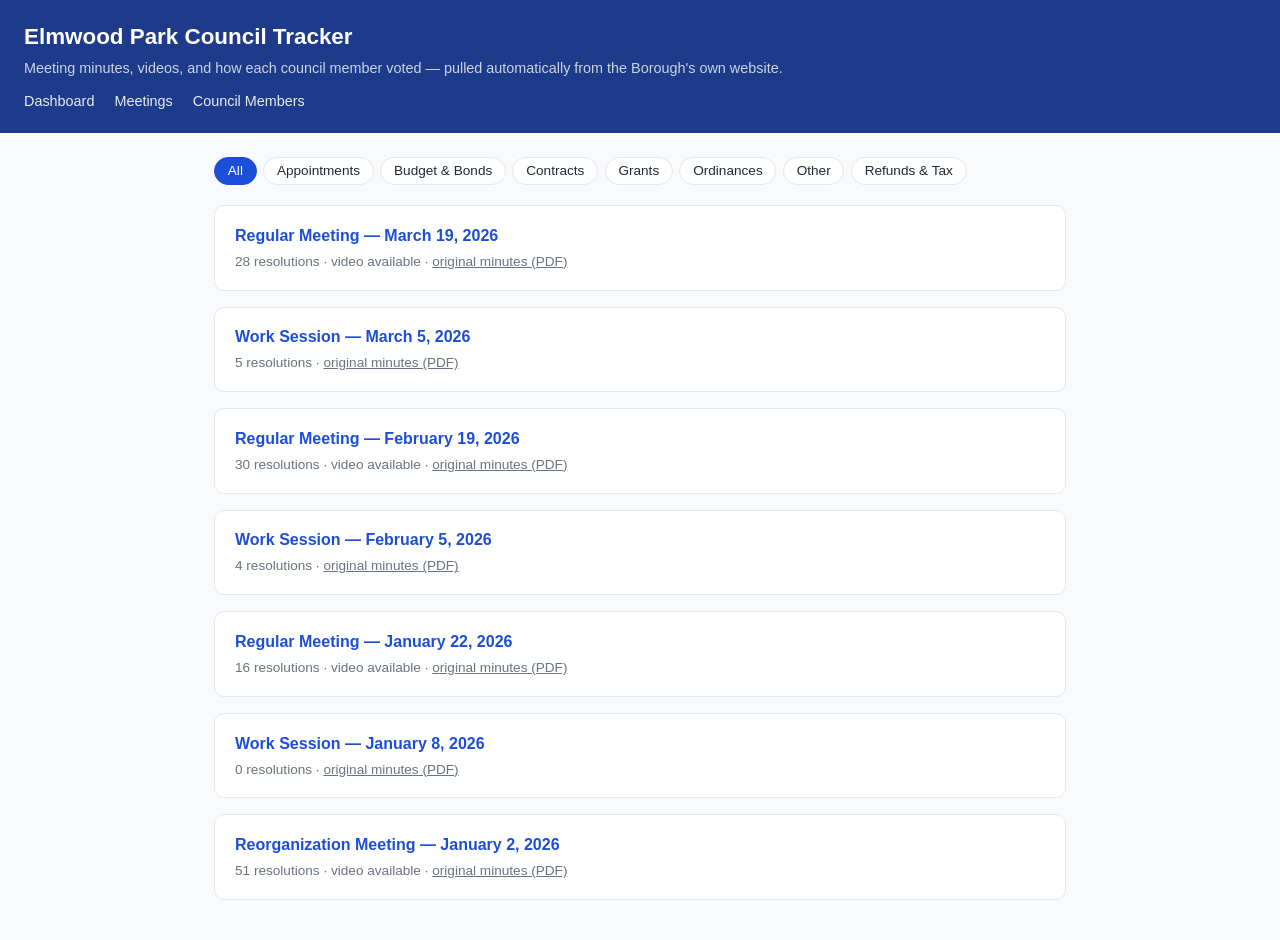
==== docs/index.html @ 3069d8bb "Add dashboard page with vote/category/timeline charts Gives an at-a-glance overview instead of click" ====
<!doctype html>
<html lang="en">
<head>
<meta charset="utf-8" />
<meta name="viewport" content="width=device-width, initial-scale=1" />
<title>Elmwood Park Council Tracker</title>
<link rel="stylesheet" href="style.css" />
</head>
<body>
<header class="site-header">
  <a href="index.html"><h1>Elmwood Park Council Tracker</h1></a>
  <p>Meeting minutes, videos, and how each council member voted — pulled automatically from the Borough's own website.</p>
  <nav class="site-nav">
    <a href="dashboard.html">Dashboard</a>
    <a href="index.html">Meetings</a>
    <a href="members.html">Council Members</a>
  </nav>
</header>
<main>
  <div class="filters" id="filters"></div>
  <div id="meetings"></div>
</main>

<script src="common.js"></script>
<script>
async function init() {
  const { meetings, resolutions } = await loadData();
  const container = document.getElementById("meetings");
  const filtersEl = document.getElementById("filters");

  const categories = [...new Set(resolutions.map((r) => r.category))].sort();
  let activeCategory = null;

  function render() {
    container.innerHTML = "";
    if (meetings.length === 0) {
      container.innerHTML = `<p class="empty-state">No meetings loaded yet — run the scraper to pull data from the Borough's website.</p>`;
      return;
    }
    for (const meeting of meetings) {
      const meetingResolutions = resolutions.filter((r) => r.meetingId === meeting.id);
      const visible = activeCategory
        ? meetingResolutions.filter((r) => r.category === activeCategory)
        : meetingResolutions;
      if (activeCategory && visible.length === 0) continue;

      const card = document.createElement("div");
      card.className = "card";
      card.innerHTML = `
        <a class="title-link" href="meeting.html?id=${encodeURIComponent(meeting.id)}">
          ${meeting.type} — ${formatDate(meeting.date)}
        </a>
        <div class="meta">
          ${meetingResolutions.length} resolution${meetingResolutions.length === 1 ? "" : "s"}
          ${meeting.videoUrl ? " · video available" : ""}
          · <a href="${meeting.minutesUrl}" target="_blank" rel="noopener">original minutes (PDF)</a>
        </div>
      `;
      container.appendChild(card);
    }
    if (container.innerHTML === "") {
      container.innerHTML = `<p class="empty-state">No meetings match that category yet.</p>`;
    }
  }

  filtersEl.innerHTML = `<button data-cat="" class="active">All</button>` +
    categories.map((c) => `<button data-cat="${c}">${c}</button>`).join("");
  filtersEl.querySelectorAll("button").forEach((btn) => {
    btn.addEventListener("click", () => {
      filtersEl.querySelectorAll("button").forEach((b) => b.classList.remove("active"));
      btn.classList.add("active");
      activeCategory = btn.dataset.cat || null;
      render();
    });
  });

  render();
}
init();
</script>
</body>
</html>
---- docs/style.css ----
:root {
  --blue: #1d4ed8;
  --blue-dark: #1e3a8a;
  --ink: #1f2937;
  --muted: #6b7280;
  --border: #e5e7eb;
  --bg: #f8fafc;
  --card: #ffffff;
  --aye: #15803d;
  --aye-bg: #dcfce7;
  --nay: #b91c1c;
  --nay-bg: #fee2e2;
  --abstain: #92400e;
  --abstain-bg: #fef3c7;
  --absent: #4b5563;
  --absent-bg: #e5e7eb;

  /* chart marks - status colors for vote outcomes, single hue for magnitude */
  --viz-good: #0ca30c;
  --viz-warning: #fab219;
  --viz-critical: #d03b3b;
  --viz-neutral: #9ca3af;
  --viz-seq: #1d4ed8;
  --viz-seq-light: #dbeafe;
  --viz-grid: #e1e0d9;
  --viz-text-muted: #898781;
}

* { box-sizing: border-box; }

body {
  margin: 0;
  font-family: -apple-system, BlinkMacSystemFont, "Segoe UI", Helvetica, Arial, sans-serif;
  background: var(--bg);
  color: var(--ink);
  line-height: 1.5;
}

header.site-header {
  background: var(--blue-dark);
  color: white;
  padding: 1.25rem 1.5rem;
}

header.site-header a {
  color: white;
  text-decoration: none;
}

header.site-header h1 {
  margin: 0 0 0.25rem 0;
  font-size: 1.4rem;
}

header.site-header p {
  margin: 0;
  color: #cbd5e1;
  font-size: 0.9rem;
}

nav.site-nav {
  margin-top: 0.75rem;
  display: flex;
  gap: 1.25rem;
}

nav.site-nav a {
  font-size: 0.9rem;
  opacity: 0.9;
}

nav.site-nav a:hover {
  opacity: 1;
  text-decoration: underline;
}

main {
  max-width: 900px;
  margin: 0 auto;
  padding: 1.5rem;
}

.card {
  background: var(--card);
  border: 1px solid var(--border);
  border-radius: 10px;
  padding: 1.1rem 1.25rem;
  margin-bottom: 1rem;
}

.card a.title-link {
  color: var(--blue);
  text-decoration: none;
  font-weight: 600;
}

.card a.title-link:hover {
  text-decoration: underline;
}

.meta {
  color: var(--muted);
  font-size: 0.85rem;
  margin-top: 0.25rem;
}

.meta a {
  color: var(--muted);
}

.tag {
  display: inline-block;
  font-size: 0.75rem;
  font-weight: 600;
  padding: 0.15rem 0.55rem;
  border-radius: 999px;
  background: #e0e7ff;
  color: var(--blue-dark);
  margin-right: 0.4rem;
}

.filters {
  display: flex;
  flex-wrap: wrap;
  gap: 0.4rem;
  margin-bottom: 1.25rem;
}

.filters button {
  border: 1px solid var(--border);
  background: white;
  color: var(--ink);
  padding: 0.35rem 0.8rem;
  border-radius: 999px;
  font-size: 0.85rem;
  cursor: pointer;
}

.filters button.active {
  background: var(--blue);
  border-color: var(--blue);
  color: white;
}

table.votes {
  width: 100%;
  border-collapse: collapse;
  margin-top: 0.75rem;
  font-size: 0.9rem;
}

table.votes th, table.votes td {
  text-align: left;
  padding: 0.4rem 0.5rem;
  border-bottom: 1px solid var(--border);
}

.vote-badge {
  display: inline-block;
  font-size: 0.78rem;
  font-weight: 700;
  padding: 0.1rem 0.55rem;
  border-radius: 6px;
}

.vote-Aye { color: var(--aye); background: var(--aye-bg); }
.vote-Nay { color: var(--nay); background: var(--nay-bg); }
.vote-Abstain { color: var(--abstain); background: var(--abstain-bg); }
.vote-Absent { color: var(--absent); background: var(--absent-bg); }

.stat-row {
  display: flex;
  gap: 0.75rem;
  margin: 1rem 0 1.5rem 0;
  flex-wrap: wrap;
}

.stat {
  background: var(--card);
  border: 1px solid var(--border);
  border-radius: 10px;
  padding: 0.75rem 1rem;
  min-width: 90px;
  text-align: center;
}

.stat .num {
  font-size: 1.4rem;
  font-weight: 700;
}

.stat .label {
  font-size: 0.78rem;
  color: var(--muted);
}

.video-embed {
  position: relative;
  width: 100%;
  padding-top: 56.25%;
  margin: 1rem 0;
  border-radius: 10px;
  overflow: hidden;
  background: black;
}

.video-embed iframe {
  position: absolute;
  top: 0; left: 0; width: 100%; height: 100%;
  border: 0;
}

.empty-state {
  color: var(--muted);
  font-style: italic;
  padding: 1rem 0;
}

.back-link {
  display: inline-block;
  margin-bottom: 1rem;
  color: var(--blue);
  text-decoration: none;
  font-size: 0.9rem;
}

.back-link:hover { text-decoration: underline; }

.member-grid {
  display: grid;
  grid-template-columns: repeat(auto-fill, minmax(180px, 1fr));
  gap: 0.75rem;
}

.member-grid a {
  display: block;
  background: var(--card);
  border: 1px solid var(--border);
  border-radius: 10px;
  padding: 0.9rem;
  text-decoration: none;
  color: var(--ink);
}

.member-grid a:hover {
  border-color: var(--blue);
}

.member-grid .role {
  color: var(--muted);
  font-size: 0.82rem;
}

/* ---- dashboard / charts ---- */

.kpi-row {
  display: grid;
  grid-template-columns: repeat(auto-fit, minmax(140px, 1fr));
  gap: 0.75rem;
  margin-bottom: 1.25rem;
}

.kpi-tile {
  background: var(--card);
  border: 1px solid var(--border);
  border-radius: 10px;
  padding: 1rem 1.1rem;
}

.kpi-tile .kpi-value {
  font-size: 1.9rem;
  font-weight: 700;
  line-height: 1.1;
}

.kpi-tile .kpi-label {
  color: var(--muted);
  font-size: 0.82rem;
  margin-top: 0.3rem;
}

.chart-card h3 {
  margin: 0 0 0.2rem 0;
}

.chart-card .chart-caption {
  color: var(--muted);
  font-size: 0.85rem;
  margin-bottom: 1rem;
}

.chart-legend {
  display: flex;
  flex-wrap: wrap;
  gap: 0.9rem;
  margin-bottom: 1rem;
  font-size: 0.82rem;
  color: var(--ink);
}

.chart-legend .swatch {
  display: inline-block;
  width: 10px;
  height: 10px;
  border-radius: 2px;
  margin-right: 0.35rem;
  vertical-align: middle;
}

/* horizontal stacked bar (per-member vote breakdown) */

.hbar-row {
  display: flex;
  align-items: center;
  gap: 0.75rem;
  margin-bottom: 0.65rem;
}

.hbar-row .hbar-label {
  width: 150px;
  flex-shrink: 0;
  font-size: 0.85rem;
  text-align: right;
}

.hbar-label a {
  color: var(--ink);
  text-decoration: none;
}

.hbar-label a:hover {
  color: var(--blue);
  text-decoration: underline;
}

.hbar-track {
  flex: 1;
  display: flex;
  height: 22px;
  border-radius: 0 4px 4px 0;
  overflow: hidden;
  background: var(--viz-grid);
}

.hbar-seg {
  height: 100%;
  box-sizing: border-box;
  border-right: 2px solid var(--card);
  cursor: pointer;
}

.hbar-seg:last-child {
  border-right: none;
}

.hbar-seg:focus-visible {
  outline: 2px solid var(--blue);
  outline-offset: -2px;
}

.hbar-total {
  width: 34px;
  flex-shrink: 0;
  font-size: 0.8rem;
  color: var(--muted);
}

/* vertical column chart (category / meeting magnitude) */

.vbar-chart {
  display: flex;
  align-items: flex-end;
  gap: 0.9rem;
  height: 200px;
  padding-top: 1.6rem; /* room for value-on-cap labels */
  overflow-x: auto;
}

.vbar-col {
  display: flex;
  flex-direction: column;
  align-items: center;
  min-width: 46px;
  height: 100%;
  justify-content: flex-end;
  flex: 1;
}

.vbar-value {
  font-size: 0.78rem;
  color: var(--ink);
  font-weight: 600;
  margin-bottom: 0.3rem;
  white-space: nowrap;
}

.vbar-bar {
  width: 28px;
  max-width: 60%;
  background: var(--viz-seq);
  border-radius: 4px 4px 0 0;
  cursor: pointer;
}

.vbar-bar:focus-visible {
  outline: 2px solid var(--blue-dark);
  outline-offset: 2px;
}

.vbar-tick {
  margin-top: 0.5rem;
  font-size: 0.72rem;
  color: var(--muted);
  text-align: center;
  max-width: 70px;
  line-height: 1.25;
}

/* tooltip */

#viz-tooltip {
  position: fixed;
  pointer-events: none;
  background: var(--ink);
  color: white;
  font-size: 0.78rem;
  padding: 0.4rem 0.6rem;
  border-radius: 6px;
  z-index: 50;
  display: none;
  max-width: 220px;
  line-height: 1.4;
}

#viz-tooltip .tt-value {
  font-weight: 700;
}

#viz-tooltip .tt-label {
  color: #d1d5db;
}

.table-toggle {
  background: none;
  border: 1px solid var(--border);
  border-radius: 6px;
  font-size: 0.78rem;
  padding: 0.25rem 0.6rem;
  cursor: pointer;
  color: var(--muted);
  margin-bottom: 0.75rem;
}

.table-toggle:hover {
  border-color: var(--blue);
  color: var(--blue);
}

table.viz-table {
  width: 100%;
  border-collapse: collapse;
  font-size: 0.85rem;
  margin-bottom: 0.75rem;
}

table.viz-table th, table.viz-table td {
  text-align: left;
  padding: 0.4rem 0.5rem;
  border-bottom: 1px solid var(--border);
}

table.viz-table th {
  color: var(--muted);
  font-weight: 600;
}

.hidden {
  display: none !important;
}
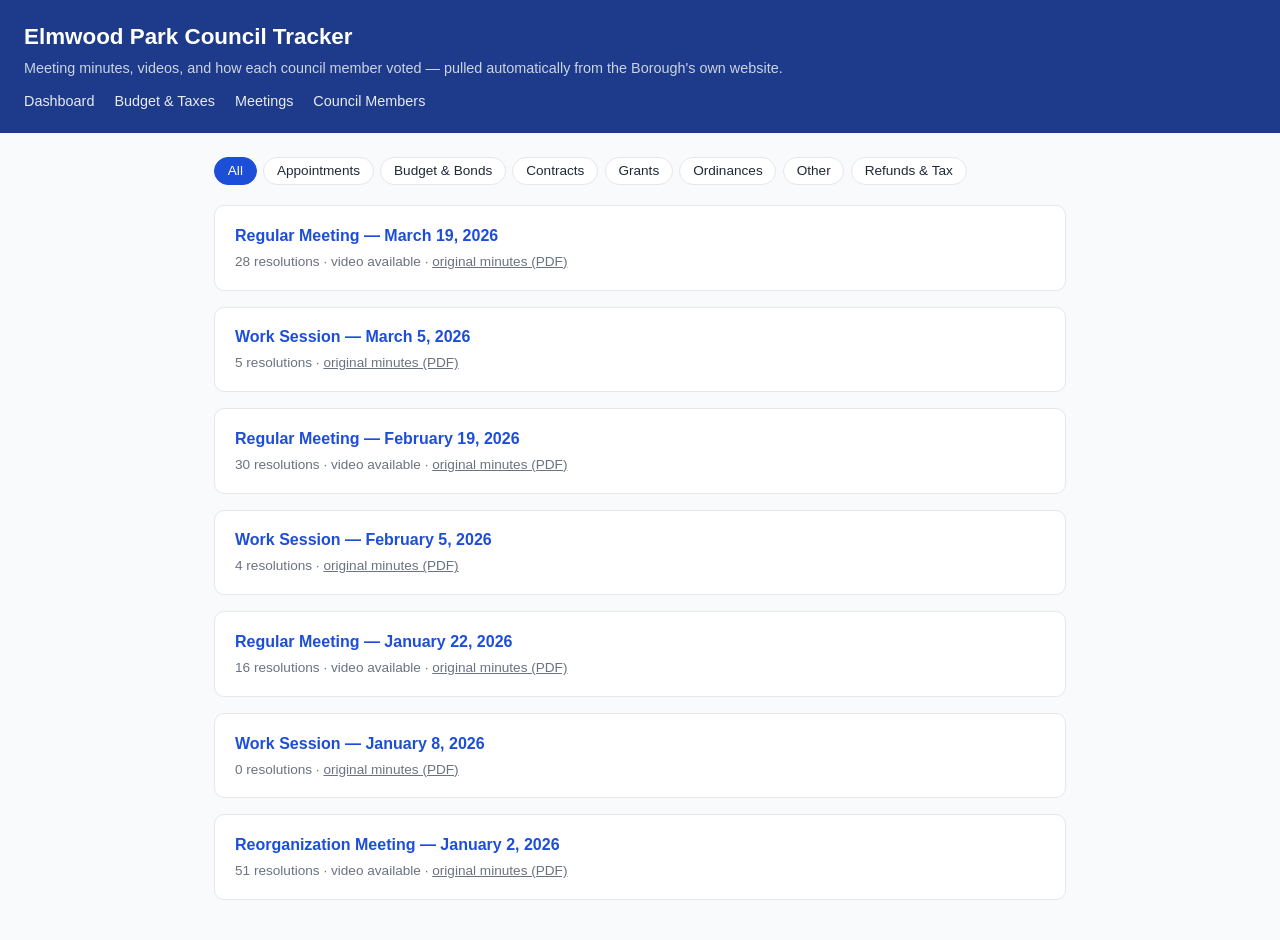
==== commit 98dd42a7: "Add Budget & Taxes dashboard New page breaking down where property tax dollars actually go (by entit" ====
--- a/docs/index.html
+++ b/docs/index.html
@@ -12,6 +12,7 @@
   <p>Meeting minutes, videos, and how each council member voted — pulled automatically from the Borough's own website.</p>
   <nav class="site-nav">
     <a href="dashboard.html">Dashboard</a>
+    <a href="budget.html">Budget & Taxes</a>
     <a href="index.html">Meetings</a>
     <a href="members.html">Council Members</a>
   </nav>
--- a/docs/style.css
+++ b/docs/style.css
@@ -104,6 +104,21 @@
   margin-top: 0.25rem;
 }
 
+.plain-summary {
+  font-size: 1.02rem;
+  font-weight: 600;
+  color: var(--ink);
+  margin: 0.55rem 0 0.3rem 0;
+  line-height: 1.4;
+}
+
+.legal-title {
+  font-size: 0.78rem;
+  color: var(--muted);
+  margin: 0 0 0.4rem 0;
+  font-style: italic;
+}
+
 .meta a {
   color: var(--muted);
 }
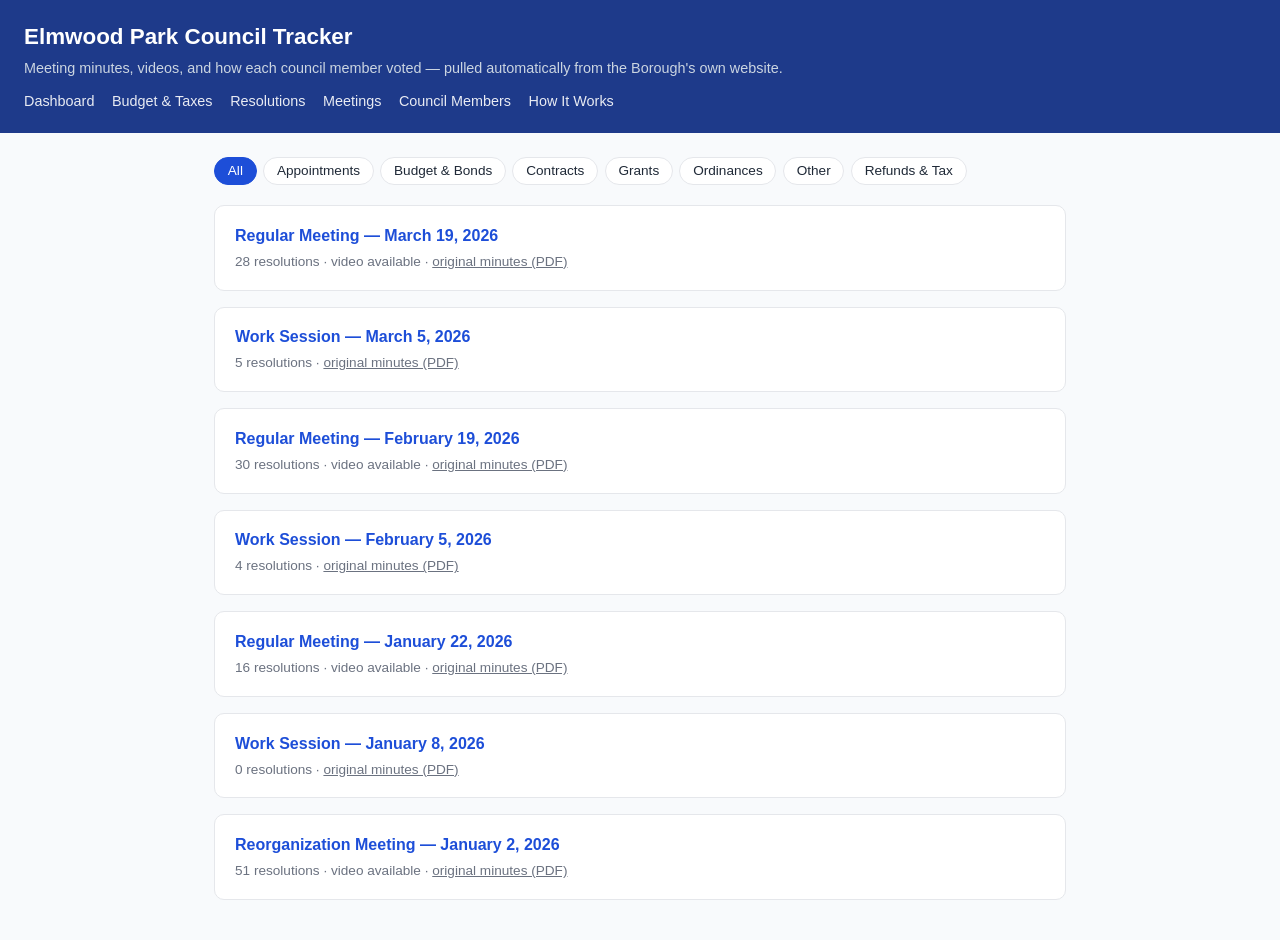
==== commit b9ebc064: "Add resolutions feed and "how meetings work" explainer pages - docs/resolutions.html: browsable, fil" ====
--- a/docs/index.html
+++ b/docs/index.html
@@ -13,8 +13,10 @@
   <nav class="site-nav">
     <a href="dashboard.html">Dashboard</a>
     <a href="budget.html">Budget & Taxes</a>
+    <a href="resolutions.html">Resolutions</a>
     <a href="index.html">Meetings</a>
     <a href="members.html">Council Members</a>
+    <a href="guide.html">How It Works</a>
   </nav>
 </header>
 <main>
--- a/docs/style.css
+++ b/docs/style.css
@@ -61,12 +61,15 @@
 nav.site-nav {
   margin-top: 0.75rem;
   display: flex;
-  gap: 1.25rem;
+  flex-wrap: wrap;
+  row-gap: 0.4rem;
+  column-gap: 1.1rem;
 }
 
 nav.site-nav a {
   font-size: 0.9rem;
   opacity: 0.9;
+  white-space: nowrap;
 }
 
 nav.site-nav a:hover {
@@ -492,3 +495,162 @@
 .hidden {
   display: none !important;
 }
+
+/* diverging bar (2025 -> 2026 category changes) */
+
+.diverging-row {
+  display: flex;
+  align-items: center;
+  gap: 0.6rem;
+  margin-bottom: 0.7rem;
+}
+
+.diverging-label {
+  width: 230px;
+  flex-shrink: 0;
+  font-size: 0.83rem;
+  text-align: right;
+  color: var(--ink);
+}
+
+.diverging-track {
+  flex: 1;
+  position: relative;
+  height: 22px;
+  background: var(--viz-grid);
+  border-radius: 4px;
+}
+
+.diverging-center-line {
+  position: absolute;
+  left: 50%;
+  top: -3px;
+  bottom: -3px;
+  width: 1px;
+  background: var(--muted);
+}
+
+.diverging-bar {
+  position: absolute;
+  top: 0;
+  height: 100%;
+  cursor: pointer;
+}
+
+.diverging-bar.increase {
+  left: 50%;
+  border-radius: 0 4px 4px 0;
+  background: var(--viz-critical);
+}
+
+.diverging-bar.decrease {
+  right: 50%;
+  border-radius: 4px 0 0 4px;
+  background: var(--viz-seq);
+}
+
+.diverging-value {
+  width: 100px;
+  flex-shrink: 0;
+  font-size: 0.8rem;
+  color: var(--muted);
+}
+
+.diverging-bar.flagged {
+  box-shadow: 0 0 0 2px var(--viz-warning) inset;
+}
+
+.flagged-value {
+  color: var(--viz-warning);
+  font-weight: 700;
+}
+
+/* multi-year trend row */
+
+.trend-grid {
+  display: grid;
+  grid-template-columns: repeat(auto-fit, minmax(260px, 1fr));
+  gap: 1rem;
+  margin-bottom: 0.5rem;
+}
+
+.vbar-chart.small {
+  height: 150px;
+}
+
+.coverage-note {
+  font-size: 0.76rem;
+  color: var(--viz-seq);
+  background: var(--viz-seq-light);
+  border-radius: 6px;
+  padding: 0.35rem 0.6rem;
+  margin: 0 0 0.5rem 0;
+  display: inline-block;
+}
+
+/* grouped bar chart (category x year) */
+
+.grouped-chart {
+  display: flex;
+  align-items: flex-end;
+  gap: 1.4rem;
+  height: 220px;
+  padding-top: 0.5rem;
+  overflow-x: auto;
+}
+
+.grouped-item {
+  display: flex;
+  flex-direction: column;
+  align-items: center;
+  height: 100%;
+  justify-content: flex-end;
+  min-width: 70px;
+  flex: 1;
+}
+
+.grouped-bars {
+  display: flex;
+  align-items: flex-end;
+  gap: 3px;
+  height: 100%;
+  width: 100%;
+  justify-content: center;
+}
+
+.grouped-bar {
+  width: 22px;
+  border-radius: 4px 4px 0 0;
+  cursor: pointer;
+}
+
+.grouped-bar:focus-visible {
+  outline: 2px solid var(--blue-dark);
+  outline-offset: 2px;
+}
+
+.grouped-label {
+  margin-top: 0.5rem;
+  font-size: 0.72rem;
+  color: var(--muted);
+  text-align: center;
+  line-height: 1.25;
+  max-width: 90px;
+}
+
+@media (max-width: 640px) {
+  .hbar-label {
+    width: 100px;
+    font-size: 0.78rem;
+  }
+  .diverging-label {
+    width: 130px;
+    font-size: 0.76rem;
+  }
+  .diverging-value {
+    width: 70px;
+  }
+  .kpi-row {
+    grid-template-columns: repeat(2, 1fr);
+  }
+}
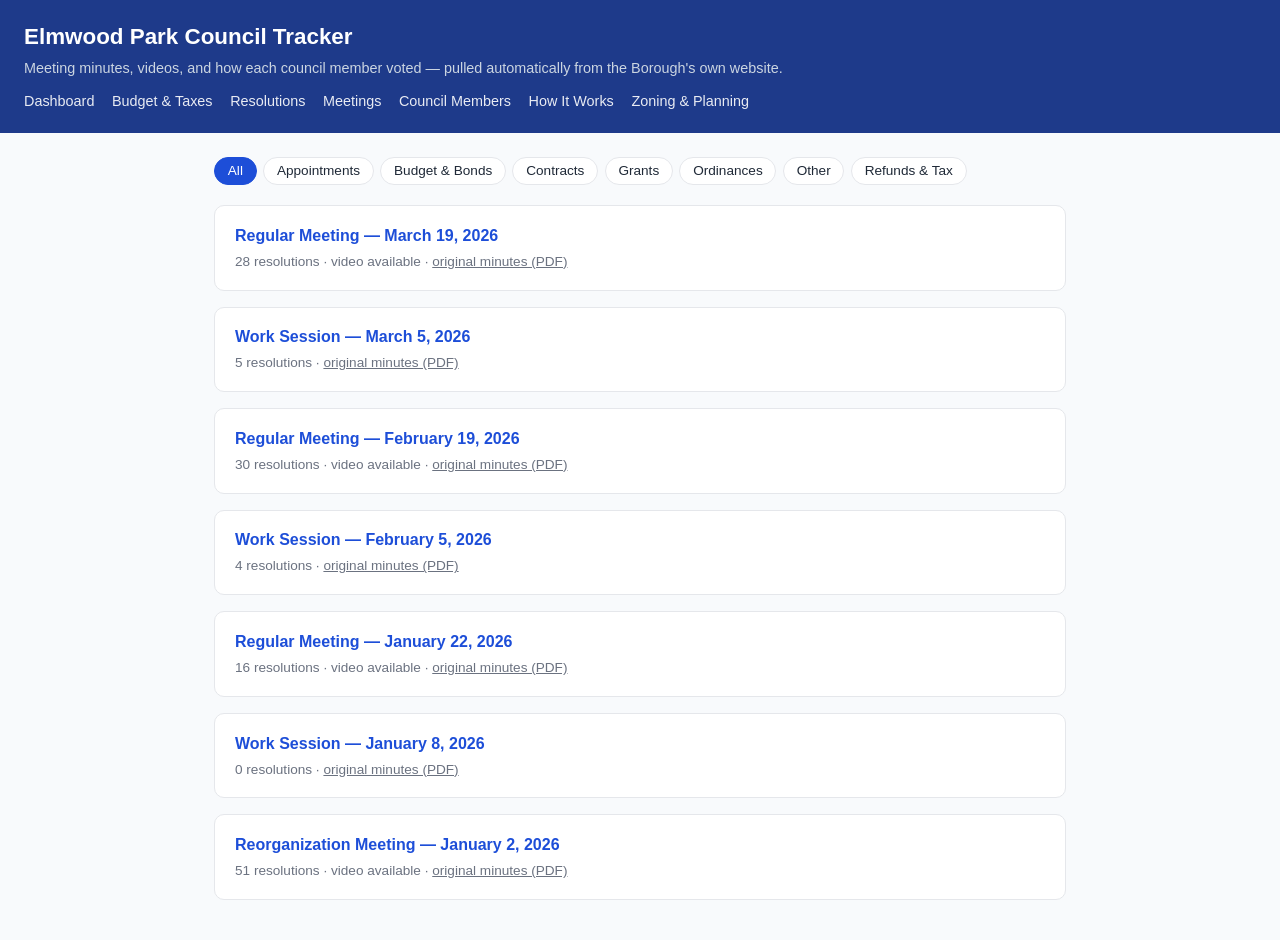
==== commit 89ad0c28: "Add Zoning & Planning board pilot page Small hand-read snapshot (not automated - these boards' minut" ====
--- a/docs/index.html
+++ b/docs/index.html
@@ -17,6 +17,7 @@
     <a href="index.html">Meetings</a>
     <a href="members.html">Council Members</a>
     <a href="guide.html">How It Works</a>
+    <a href="boards.html">Zoning & Planning</a>
   </nav>
 </header>
 <main>
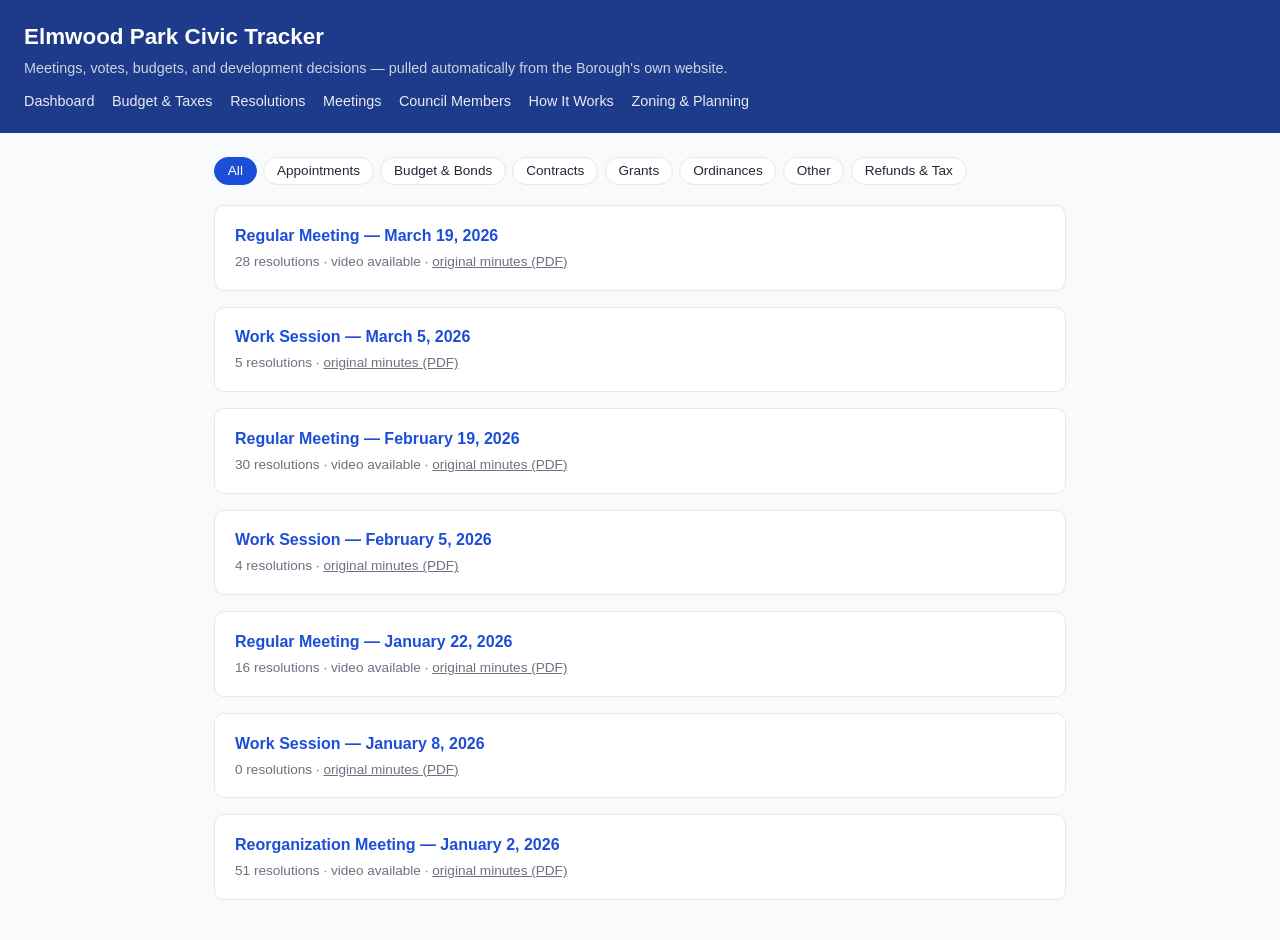
==== commit ef017b77: "Rename site to Elmwood Park Civic Tracker The site outgrew "Council Tracker" once budgets, taxes, an" ====
--- a/docs/index.html
+++ b/docs/index.html
@@ -3,13 +3,13 @@
 <head>
 <meta charset="utf-8" />
 <meta name="viewport" content="width=device-width, initial-scale=1" />
-<title>Elmwood Park Council Tracker</title>
+<title>Elmwood Park Civic Tracker</title>
 <link rel="stylesheet" href="style.css" />
 </head>
 <body>
 <header class="site-header">
-  <a href="index.html"><h1>Elmwood Park Council Tracker</h1></a>
-  <p>Meeting minutes, videos, and how each council member voted — pulled automatically from the Borough's own website.</p>
+  <a href="index.html"><h1>Elmwood Park Civic Tracker</h1></a>
+  <p>Meetings, votes, budgets, and development decisions — pulled automatically from the Borough's own website.</p>
   <nav class="site-nav">
     <a href="dashboard.html">Dashboard</a>
     <a href="budget.html">Budget & Taxes</a>
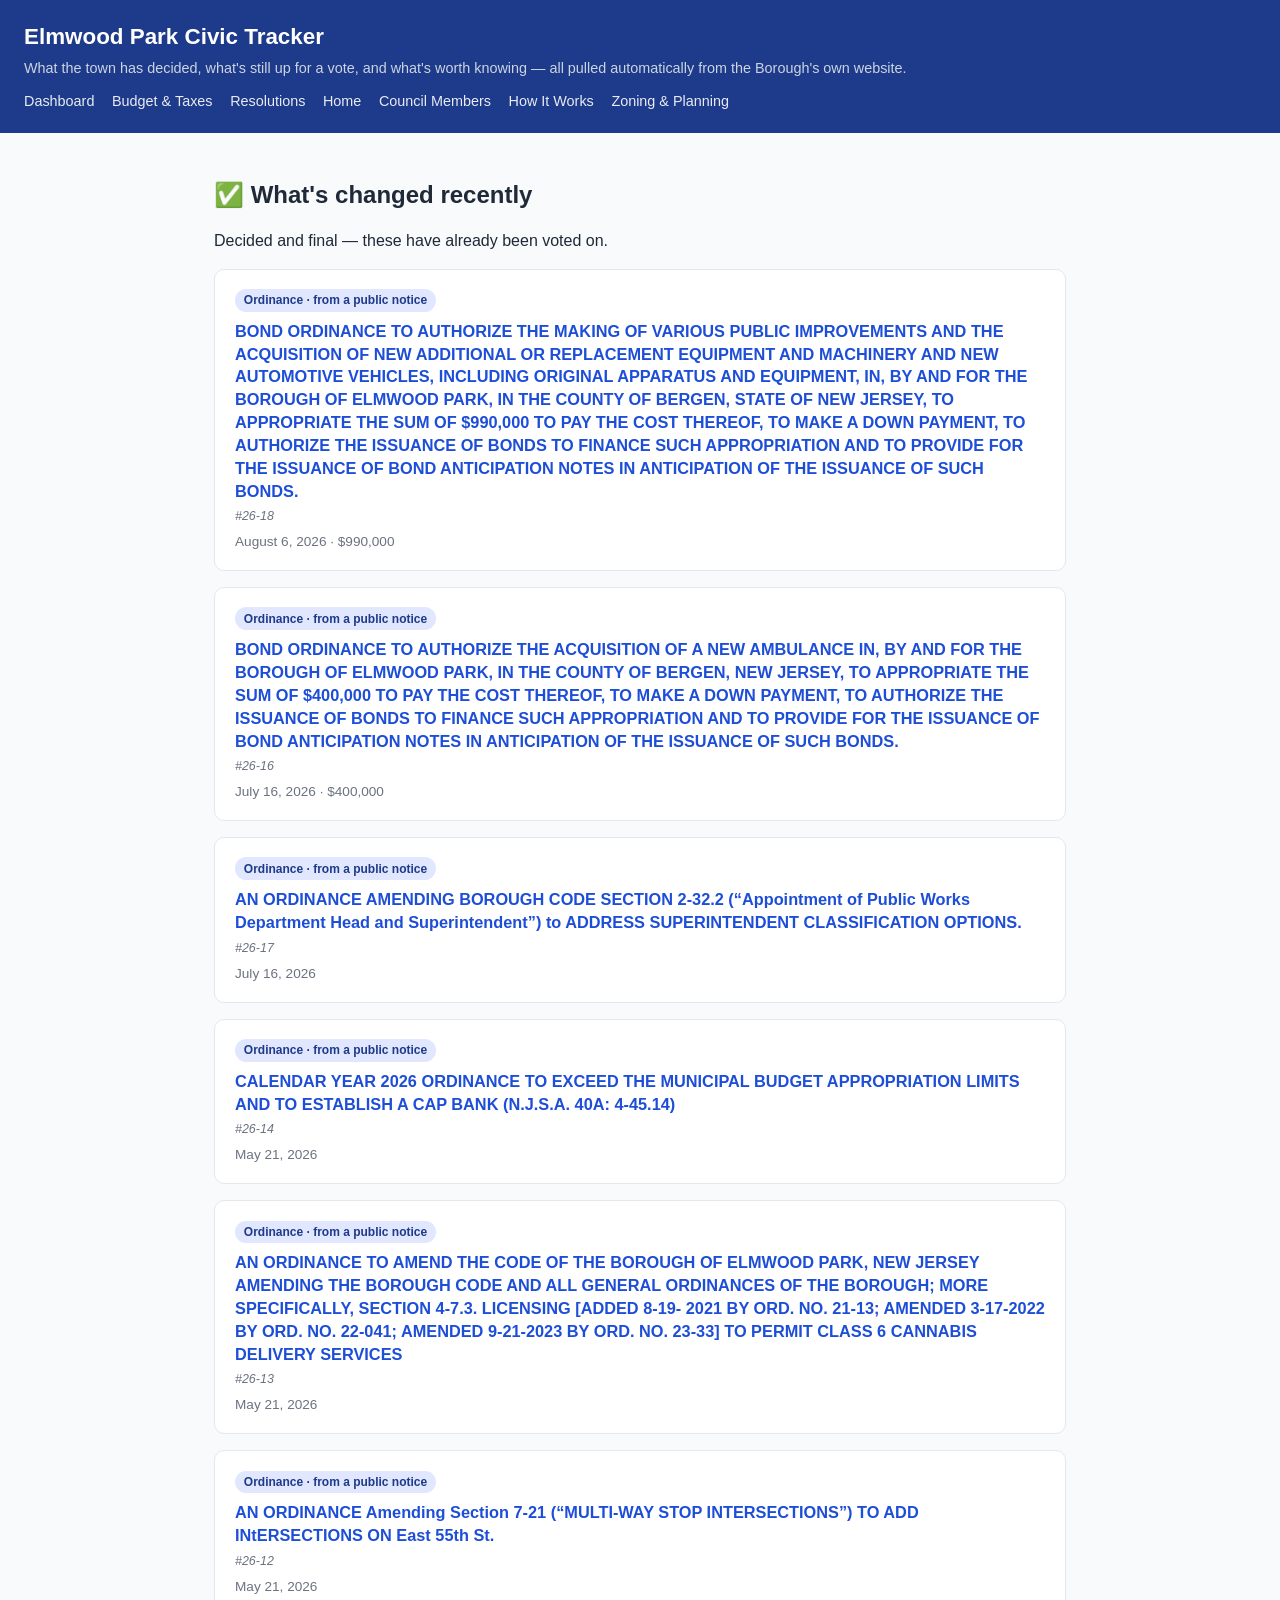
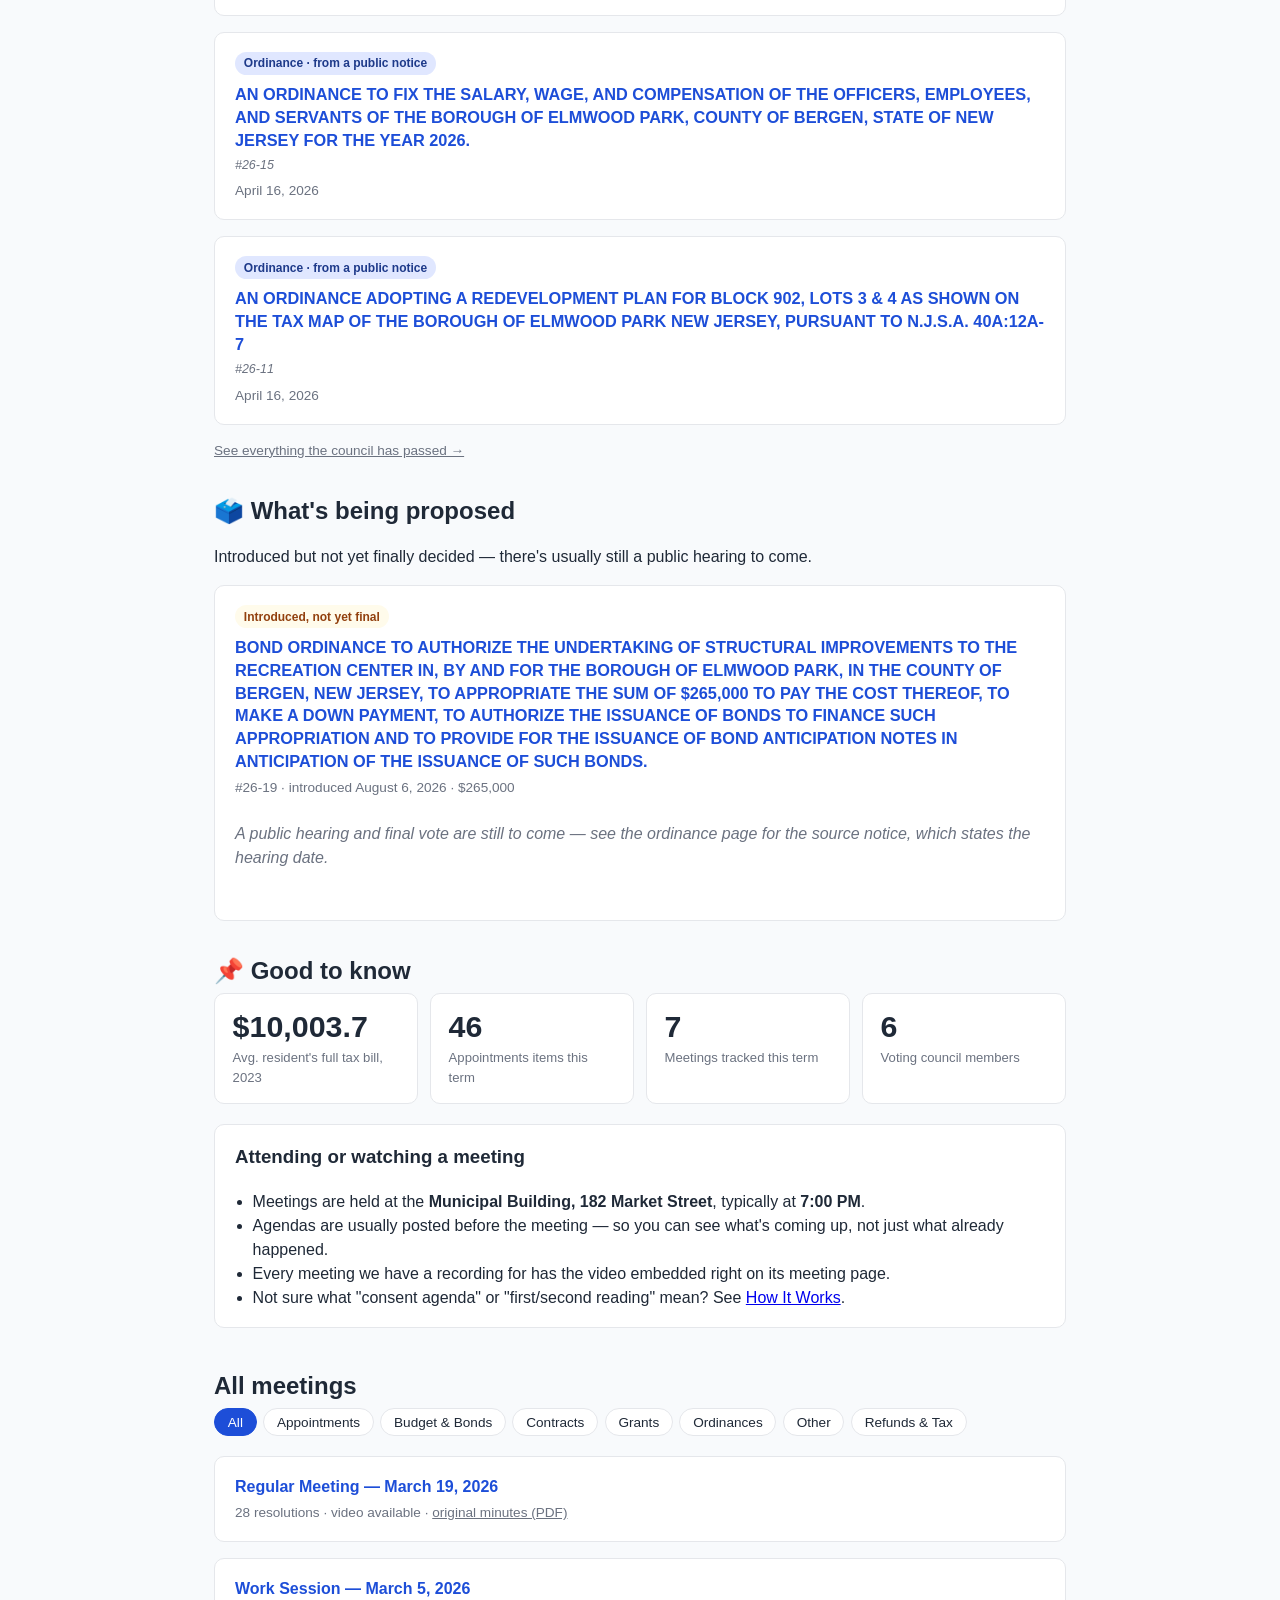
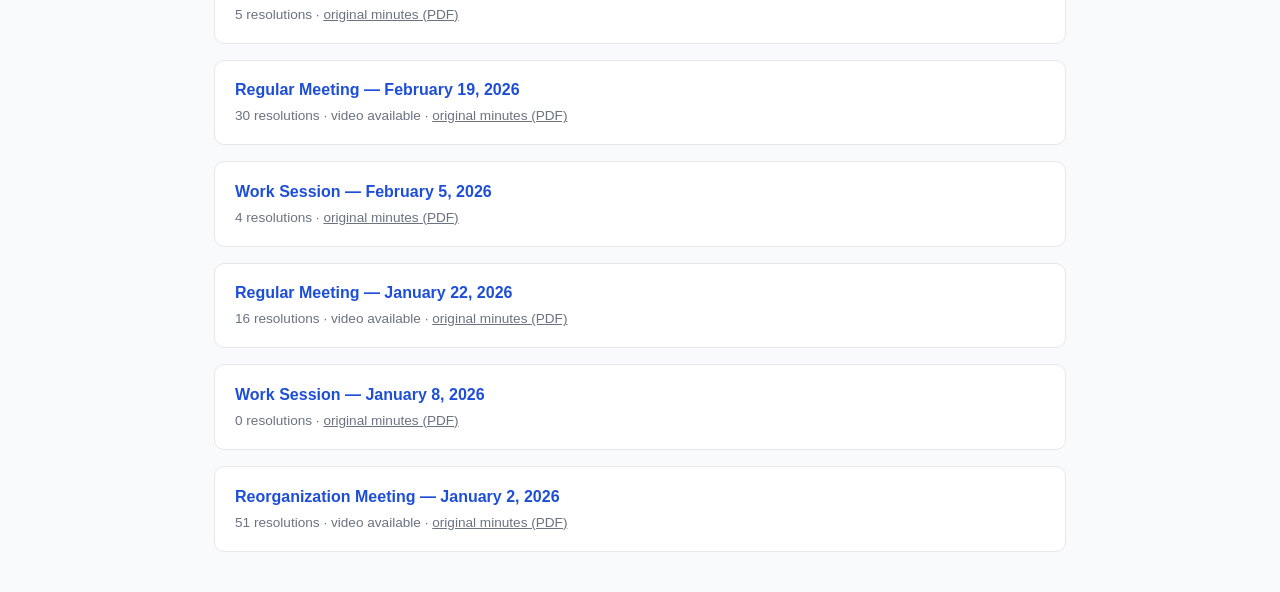
==== commit 986967de: "Redesign homepage around what changed / what's proposed / what to know The site had a lot of data sp" ====
--- a/docs/index.html
+++ b/docs/index.html
@@ -9,29 +9,194 @@
 <body>
 <header class="site-header">
   <a href="index.html"><h1>Elmwood Park Civic Tracker</h1></a>
-  <p>Meetings, votes, budgets, and development decisions — pulled automatically from the Borough's own website.</p>
+  <p>What the town has decided, what's still up for a vote, and what's worth knowing — all pulled automatically from the Borough's own website.</p>
   <nav class="site-nav">
     <a href="dashboard.html">Dashboard</a>
-    <a href="budget.html">Budget & Taxes</a>
+    <a href="budget.html">Budget &amp; Taxes</a>
     <a href="resolutions.html">Resolutions</a>
-    <a href="index.html">Meetings</a>
+    <a href="index.html">Home</a>
     <a href="members.html">Council Members</a>
     <a href="guide.html">How It Works</a>
-    <a href="boards.html">Zoning & Planning</a>
+    <a href="boards.html">Zoning &amp; Planning</a>
   </nav>
 </header>
 <main>
-  <div class="filters" id="filters"></div>
-  <div id="meetings"></div>
+  <section>
+    <h2 style="margin-bottom:0.25rem">✅ What's changed recently</h2>
+    <p class="chart-caption">Decided and final — these have already been voted on.</p>
+    <div id="changed-feed"></div>
+  </section>
+
+  <section style="margin-top:2rem">
+    <h2 style="margin-bottom:0.25rem">🗳️ What's being proposed</h2>
+    <p class="chart-caption">Introduced but not yet finally decided — there's usually still a public hearing to come.</p>
+    <div id="proposed-feed"></div>
+  </section>
+
+  <section style="margin-top:2rem">
+    <h2 style="margin-bottom:0.25rem">📌 Good to know</h2>
+    <div id="good-to-know" class="kpi-row"></div>
+    <div class="card" style="margin-top:1rem">
+      <h3 style="margin-top:0">Attending or watching a meeting</h3>
+      <ul style="margin:0.5rem 0 0 0; padding-left:1.1rem">
+        <li>Meetings are held at the <strong>Municipal Building, 182 Market Street</strong>, typically at <strong>7:00 PM</strong>.</li>
+        <li>Agendas are usually posted before the meeting — so you can see what's coming up, not just what already happened.</li>
+        <li>Every meeting we have a recording for has the video embedded right on its meeting page.</li>
+        <li>Not sure what "consent agenda" or "first/second reading" mean? See <a href="guide.html">How It Works</a>.</li>
+      </ul>
+    </div>
+  </section>
+
+  <section style="margin-top:2.5rem">
+    <h2 style="margin-bottom:0.25rem">All meetings</h2>
+    <div class="filters" id="filters"></div>
+    <div id="meetings"></div>
+  </section>
 </main>
 
 <script src="common.js"></script>
 <script>
+function itemCard({ tag, tagStyle, headline, headlineHref, sub, meta, note }) {
+  return `
+    <div class="card">
+      ${tag ? `<span class="tag"${tagStyle ? ` style="${tagStyle}"` : ""}>${tag}</span>` : ""}
+      <p class="plain-summary" style="margin-top:0.5rem">${headlineHref ? `<a class="title-link" href="${headlineHref}">${headline}</a>` : headline}</p>
+      ${sub ? `<p class="legal-title">${sub}</p>` : ""}
+      <div class="meta">${meta}</div>
+      ${note ? `<p class="empty-state" style="margin-top:0.5rem">${note}</p>` : ""}
+    </div>
+  `;
+}
+
 async function init() {
-  const { meetings, resolutions } = await loadData();
+  const { meetings, resolutions, members } = await loadData();
+  const notices = await fetch("data/notices.json").then((r) => (r.ok ? r.json() : { ordinanceNotices: [], budgetAuditNotices: [] }));
+  const budgets = await fetch("data/budgets.json").then((r) => (r.ok ? r.json() : null));
+
+  const meetingByIdMap = {};
+  meetings.forEach((m) => (meetingByIdMap[m.id] = m));
+
+  // ---- combine minutes-based + notice-based ordinance stages ----
+  const ordinanceStages = {}; // "26-16|Second Reading / Final Passage" -> record
+  resolutions.forEach((r) => {
+    if (r.ordinanceNumber) {
+      ordinanceStages[r.ordinanceNumber + "|" + r.readingStage] = {
+        ordinanceNumber: r.ordinanceNumber,
+        readingStage: r.readingStage,
+        title: r.title,
+        plainSummary: r.plainSummary,
+        date: meetingByIdMap[r.meetingId]?.date,
+        href: `meeting.html?id=${encodeURIComponent(r.meetingId)}`,
+        source: "minutes",
+      };
+    }
+  });
+  (notices.ordinanceNotices || []).forEach((n) => {
+    const key = n.ordinanceNumber + "|" + n.readingStage;
+    if (ordinanceStages[key]) return; // prefer the minutes-based version
+    ordinanceStages[key] = {
+      ordinanceNumber: n.ordinanceNumber,
+      readingStage: n.readingStage,
+      title: n.title,
+      plainSummary: null,
+      date: n.date,
+      amount: n.amount,
+      href: `ordinance.html?number=${encodeURIComponent(n.ordinanceNumber)}`,
+      source: "notice",
+    };
+  });
+  const allStages = Object.values(ordinanceStages);
+
+  // ---- "what's changed" feed: finalized ordinances + all regular resolutions ----
+  const finalizedOrdinances = allStages.filter((s) => s.readingStage === "Second Reading / Final Passage");
+  const regularResolutions = resolutions.filter((r) => !r.ordinanceNumber);
+  const changedItems = [
+    ...finalizedOrdinances.map((s) => ({
+      date: s.date,
+      html: itemCard({
+        tag: "Ordinance" + (s.source === "notice" ? " · from a public notice" : ""),
+        headline: s.plainSummary || s.title,
+        headlineHref: `ordinance.html?number=${encodeURIComponent(s.ordinanceNumber)}`,
+        sub: s.plainSummary ? `#${s.ordinanceNumber} — ${s.title}` : `#${s.ordinanceNumber}`,
+        meta: `${formatDate(s.date)}${s.amount ? " · $" + s.amount.toLocaleString("en-US") : ""}`,
+      }),
+    })),
+    ...regularResolutions.map((r) => {
+      const m = meetingByIdMap[r.meetingId];
+      return {
+        date: m?.date,
+        html: itemCard({
+          tag: r.category,
+          headline: r.plainSummary || r.title,
+          headlineHref: `meeting.html?id=${encodeURIComponent(r.meetingId)}`,
+          sub: r.plainSummary ? `${r.number} — ${r.title}` : null,
+          meta: m ? `${formatDate(m.date)} · ${m.type}` : "",
+        }),
+      };
+    }),
+  ]
+    .filter((i) => i.date)
+    .sort((a, b) => b.date.localeCompare(a.date))
+    .slice(0, 8);
+
+  document.getElementById("changed-feed").innerHTML =
+    changedItems.length > 0
+      ? changedItems.map((i) => i.html).join("") + `<p class="meta"><a href="resolutions.html">See everything the council has passed &rarr;</a></p>`
+      : `<p class="empty-state">Nothing recorded yet.</p>`;
+
+  // ---- "what's being proposed" feed: First Reading with no Second Reading yet ----
+  const stagesByOrdinance = {};
+  allStages.forEach((s) => {
+    stagesByOrdinance[s.ordinanceNumber] = stagesByOrdinance[s.ordinanceNumber] || new Set();
+    stagesByOrdinance[s.ordinanceNumber].add(s.readingStage);
+  });
+  const pendingOrdinanceNumbers = Object.keys(stagesByOrdinance).filter(
+    (num) => stagesByOrdinance[num].has("First Reading") && !stagesByOrdinance[num].has("Second Reading / Final Passage")
+  );
+  const pendingItems = pendingOrdinanceNumbers
+    .map((num) => allStages.find((s) => s.ordinanceNumber === num && s.readingStage === "First Reading"))
+    .filter(Boolean)
+    .sort((a, b) => (b.date || "").localeCompare(a.date || ""));
+
+  document.getElementById("proposed-feed").innerHTML =
+    pendingItems.length > 0
+      ? pendingItems
+          .map((s) =>
+            itemCard({
+              tag: "Introduced, not yet final",
+              tagStyle: "background:#fffbeb;color:#92400e",
+              headline: s.title,
+              headlineHref: `ordinance.html?number=${encodeURIComponent(s.ordinanceNumber)}`,
+              meta: `#${s.ordinanceNumber} · introduced ${formatDate(s.date)}${s.amount ? " · $" + s.amount.toLocaleString("en-US") : ""}`,
+              note: "A public hearing and final vote are still to come — see the ordinance page for the source notice, which states the hearing date.",
+            })
+          )
+          .join("")
+      : `<p class="empty-state">Nothing currently pending a final vote.</p>`;
+
+  // ---- good to know: quick facts ----
+  const facts = [];
+  if (budgets?.latestBreakdown) {
+    facts.push({ value: "$" + budgets.latestBreakdown.totalAvgResidentialImpact.toLocaleString("en-US"), label: `Avg. resident's full tax bill, ${budgets.latestBreakdown.year}` });
+  }
+  const catCounts = {};
+  resolutions.forEach((r) => (catCounts[r.category] = (catCounts[r.category] || 0) + 1));
+  const topCat = Object.entries(catCounts).sort((a, b) => b[1] - a[1])[0];
+  if (topCat) facts.push({ value: topCat[1], label: `${topCat[0]} items this term` });
+  facts.push({ value: meetings.length, label: "Meetings tracked this term" });
+  facts.push({ value: members.filter((m) => m.votes !== false).length, label: "Voting council members" });
+
+  const goodToKnow = document.getElementById("good-to-know");
+  facts.forEach((f) => {
+    const tile = document.createElement("div");
+    tile.className = "kpi-tile";
+    tile.innerHTML = `<div class="kpi-value">${f.value}</div><div class="kpi-label">${f.label}</div>`;
+    goodToKnow.appendChild(tile);
+  });
+
+  // ---- all meetings list (existing behavior) ----
   const container = document.getElementById("meetings");
   const filtersEl = document.getElementById("filters");
-
   const categories = [...new Set(resolutions.map((r) => r.category))].sort();
   let activeCategory = null;
 
@@ -43,9 +208,7 @@
     }
     for (const meeting of meetings) {
       const meetingResolutions = resolutions.filter((r) => r.meetingId === meeting.id);
-      const visible = activeCategory
-        ? meetingResolutions.filter((r) => r.category === activeCategory)
-        : meetingResolutions;
+      const visible = activeCategory ? meetingResolutions.filter((r) => r.category === activeCategory) : meetingResolutions;
       if (activeCategory && visible.length === 0) continue;
 
       const card = document.createElement("div");
@@ -67,8 +230,8 @@
     }
   }
 
-  filtersEl.innerHTML = `<button data-cat="" class="active">All</button>` +
-    categories.map((c) => `<button data-cat="${c}">${c}</button>`).join("");
+  filtersEl.innerHTML =
+    `<button data-cat="" class="active">All</button>` + categories.map((c) => `<button data-cat="${c}">${c}</button>`).join("");
   filtersEl.querySelectorAll("button").forEach((btn) => {
     btn.addEventListener("click", () => {
       filtersEl.querySelectorAll("button").forEach((b) => b.classList.remove("active"));
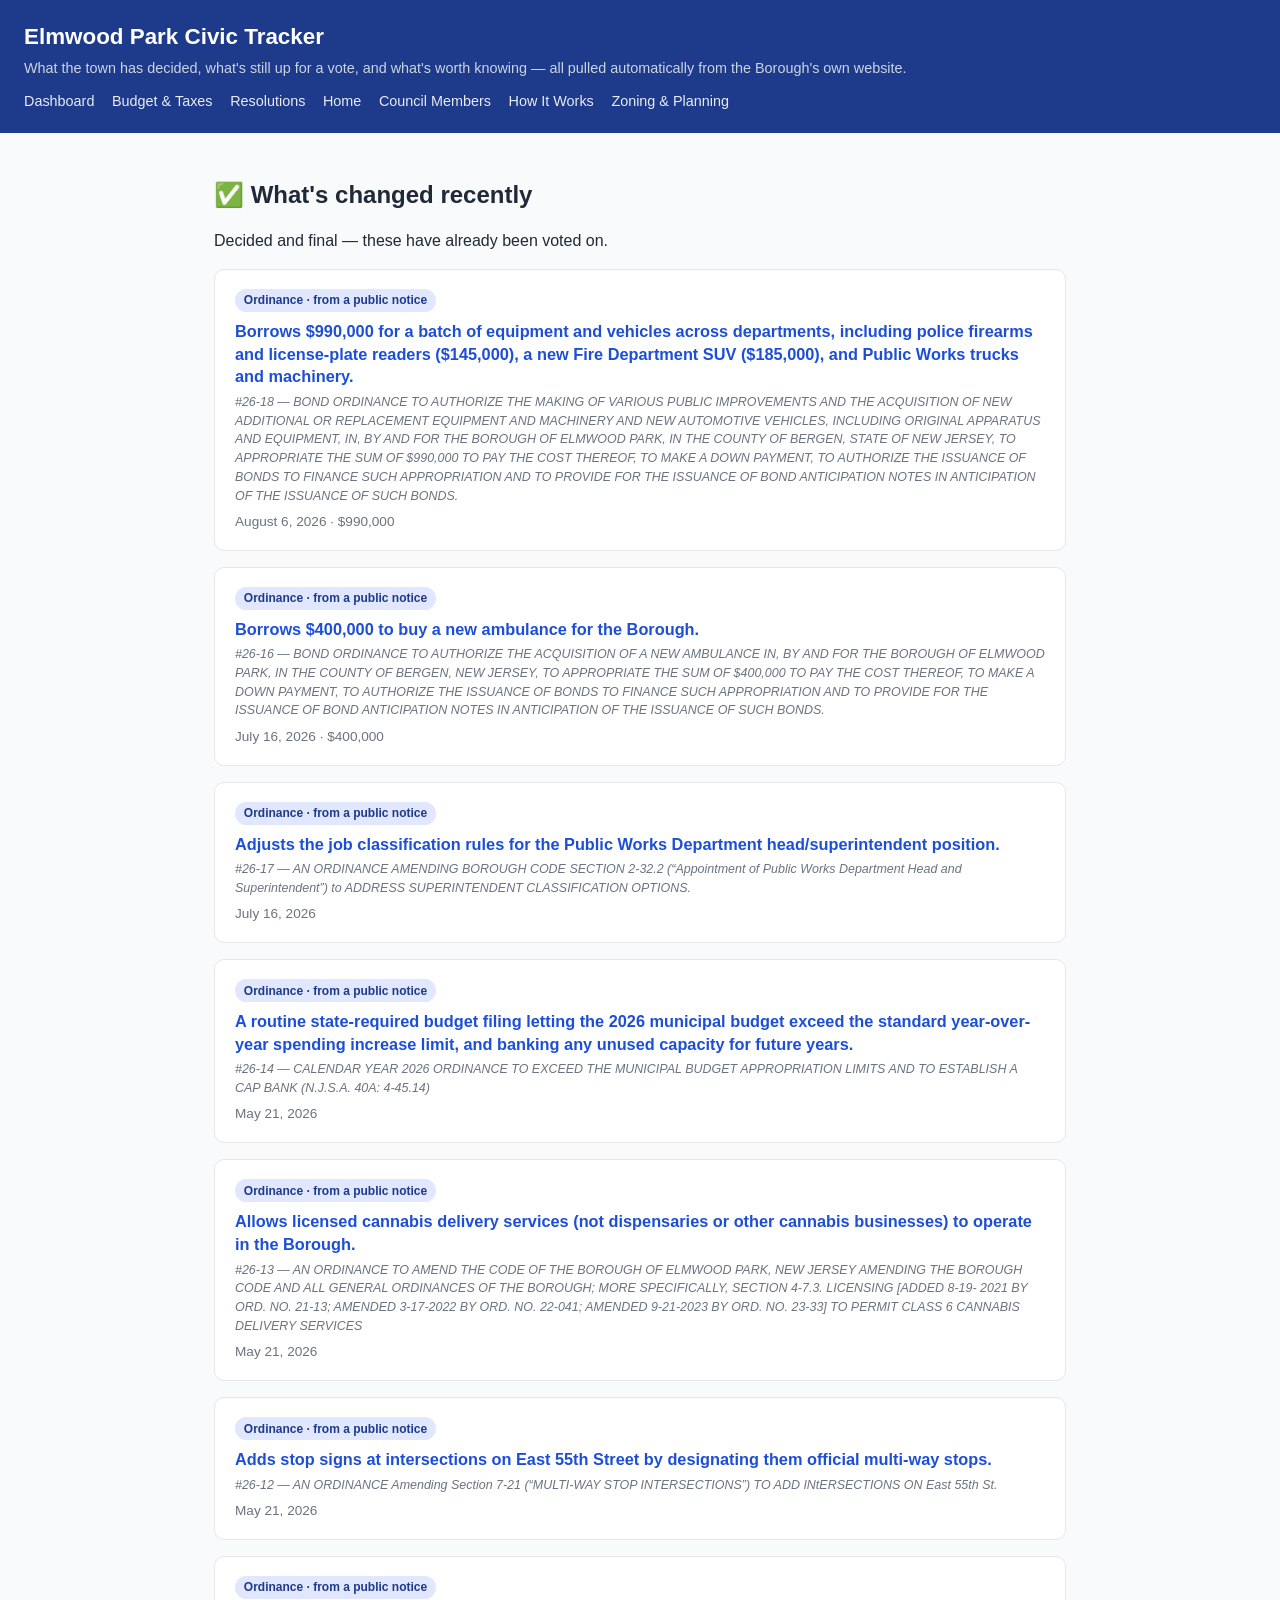
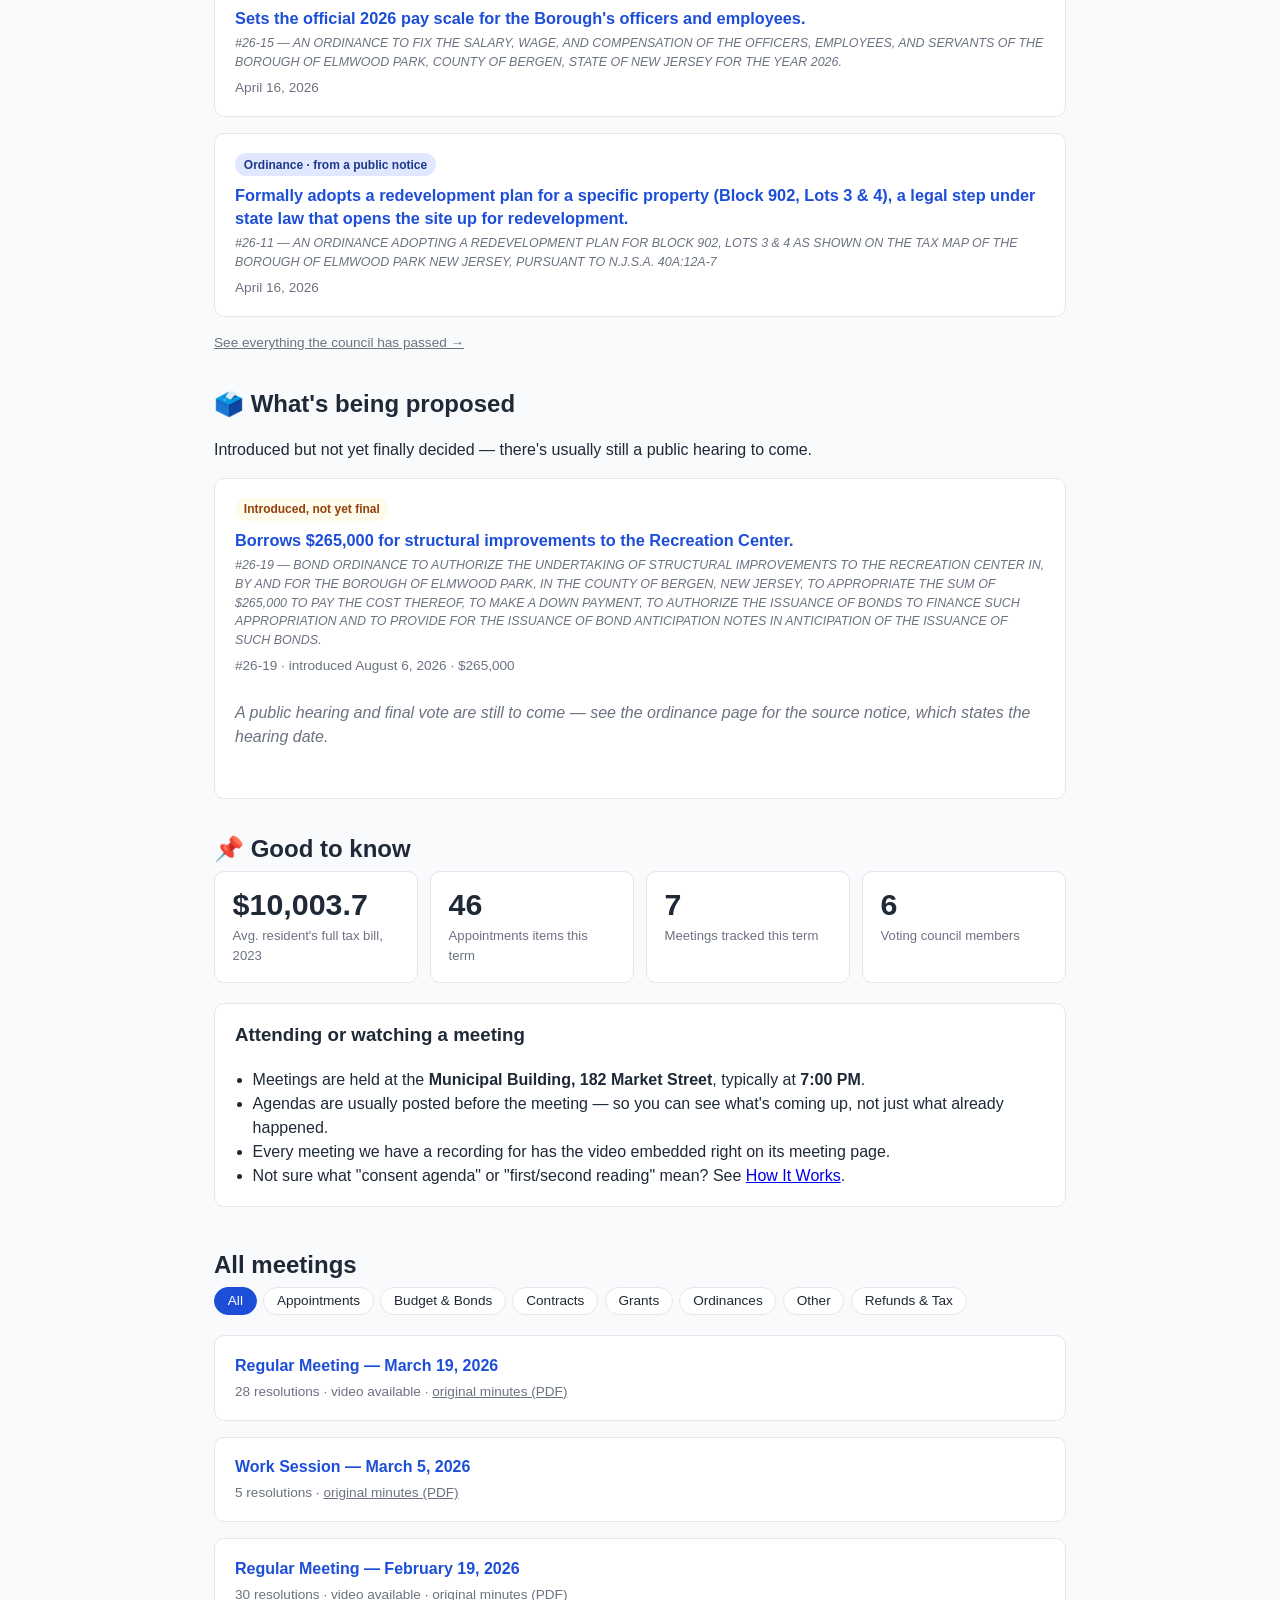
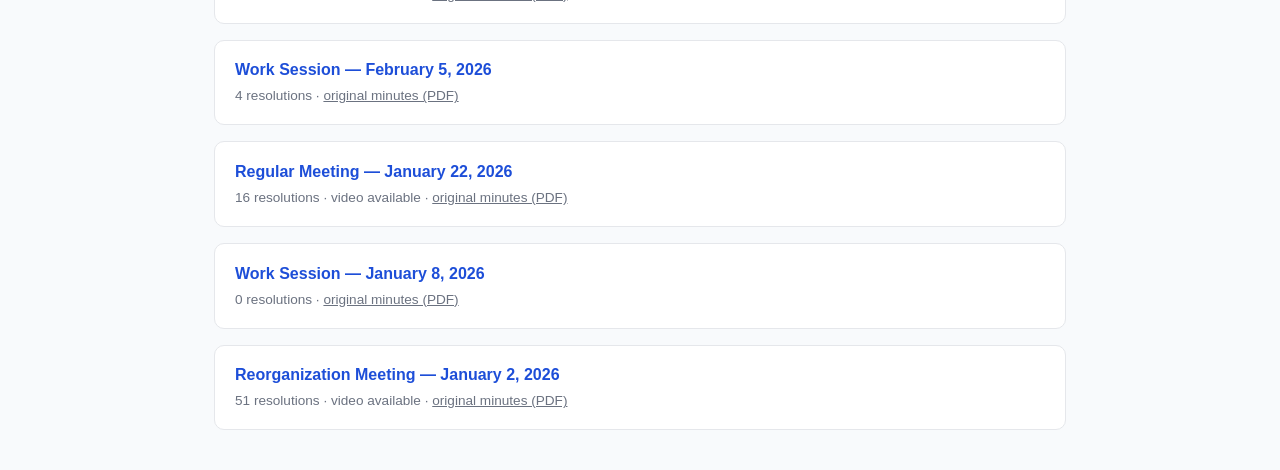
==== commit b48137be: "Fix raw legal text showing as the homepage's main headline The new homepage was rendering un-summari" ====
--- a/docs/index.html
+++ b/docs/index.html
@@ -56,11 +56,17 @@
 
 <script src="common.js"></script>
 <script>
-function itemCard({ tag, tagStyle, headline, headlineHref, sub, meta, note }) {
+function itemCard({ tag, tagStyle, headline, headlineHref, headlineIsLegalText, sub, meta, note }) {
+  // never show raw ALL-CAPS legal text in the big bold headline style - only
+  // a real plain-English summary earns that treatment. Untranslated legal
+  // text falls back to the small italic style used everywhere else on the
+  // site for the same reason.
+  const headlineClass = headlineIsLegalText ? "legal-title" : "plain-summary";
+  const headlineHtml = headlineHref ? `<a class="title-link" href="${headlineHref}">${headline}</a>` : headline;
   return `
     <div class="card">
       ${tag ? `<span class="tag"${tagStyle ? ` style="${tagStyle}"` : ""}>${tag}</span>` : ""}
-      <p class="plain-summary" style="margin-top:0.5rem">${headlineHref ? `<a class="title-link" href="${headlineHref}">${headline}</a>` : headline}</p>
+      <p class="${headlineClass}" style="margin-top:0.5rem">${headlineHtml}</p>
       ${sub ? `<p class="legal-title">${sub}</p>` : ""}
       <div class="meta">${meta}</div>
       ${note ? `<p class="empty-state" style="margin-top:0.5rem">${note}</p>` : ""}
@@ -98,7 +104,7 @@
       ordinanceNumber: n.ordinanceNumber,
       readingStage: n.readingStage,
       title: n.title,
-      plainSummary: null,
+      plainSummary: n.plainSummary || null,
       date: n.date,
       amount: n.amount,
       href: `ordinance.html?number=${encodeURIComponent(n.ordinanceNumber)}`,
@@ -116,6 +122,7 @@
       html: itemCard({
         tag: "Ordinance" + (s.source === "notice" ? " · from a public notice" : ""),
         headline: s.plainSummary || s.title,
+        headlineIsLegalText: !s.plainSummary,
         headlineHref: `ordinance.html?number=${encodeURIComponent(s.ordinanceNumber)}`,
         sub: s.plainSummary ? `#${s.ordinanceNumber} — ${s.title}` : `#${s.ordinanceNumber}`,
         meta: `${formatDate(s.date)}${s.amount ? " · $" + s.amount.toLocaleString("en-US") : ""}`,
@@ -128,6 +135,7 @@
         html: itemCard({
           tag: r.category,
           headline: r.plainSummary || r.title,
+          headlineIsLegalText: !r.plainSummary,
           headlineHref: `meeting.html?id=${encodeURIComponent(r.meetingId)}`,
           sub: r.plainSummary ? `${r.number} — ${r.title}` : null,
           meta: m ? `${formatDate(m.date)} · ${m.type}` : "",
@@ -165,8 +173,10 @@
             itemCard({
               tag: "Introduced, not yet final",
               tagStyle: "background:#fffbeb;color:#92400e",
-              headline: s.title,
+              headline: s.plainSummary || s.title,
+              headlineIsLegalText: !s.plainSummary,
               headlineHref: `ordinance.html?number=${encodeURIComponent(s.ordinanceNumber)}`,
+              sub: s.plainSummary ? `#${s.ordinanceNumber} — ${s.title}` : null,
               meta: `#${s.ordinanceNumber} · introduced ${formatDate(s.date)}${s.amount ? " · $" + s.amount.toLocaleString("en-US") : ""}`,
               note: "A public hearing and final vote are still to come — see the ordinance page for the source notice, which states the hearing date.",
             })
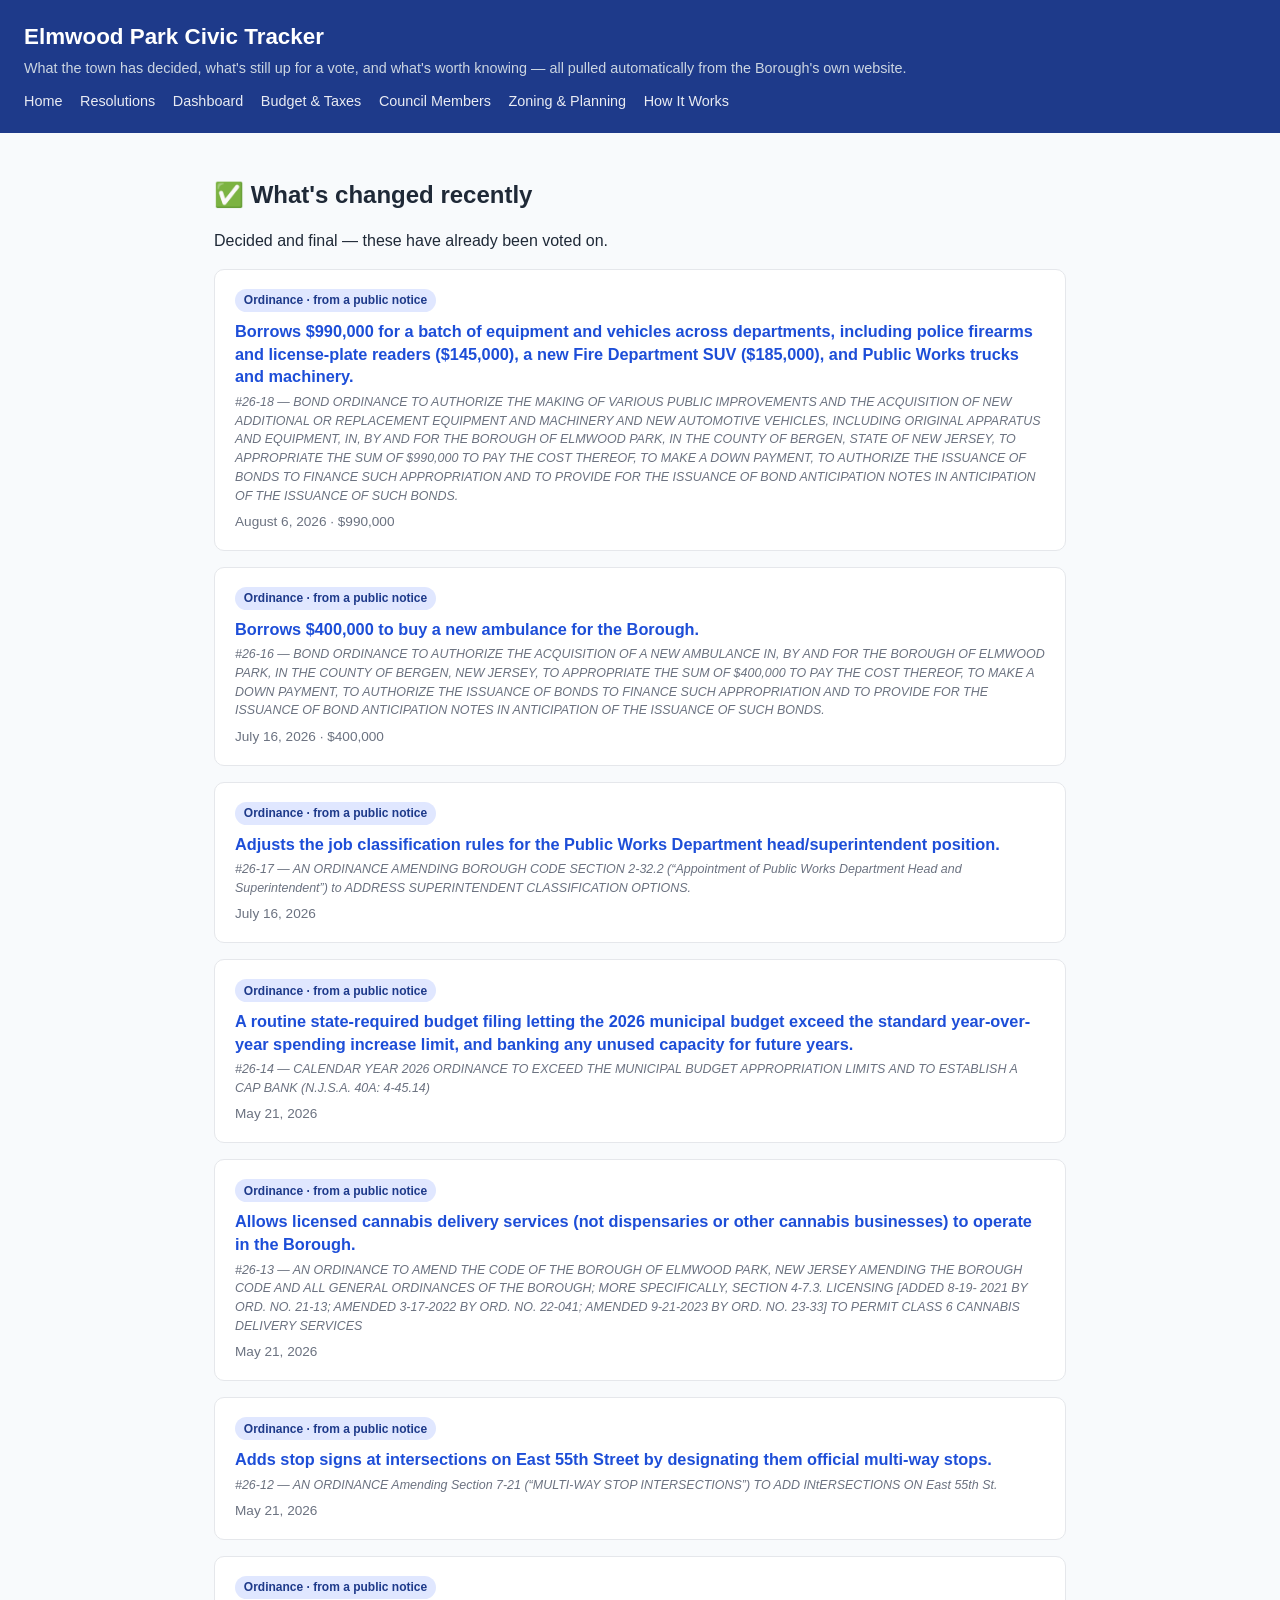
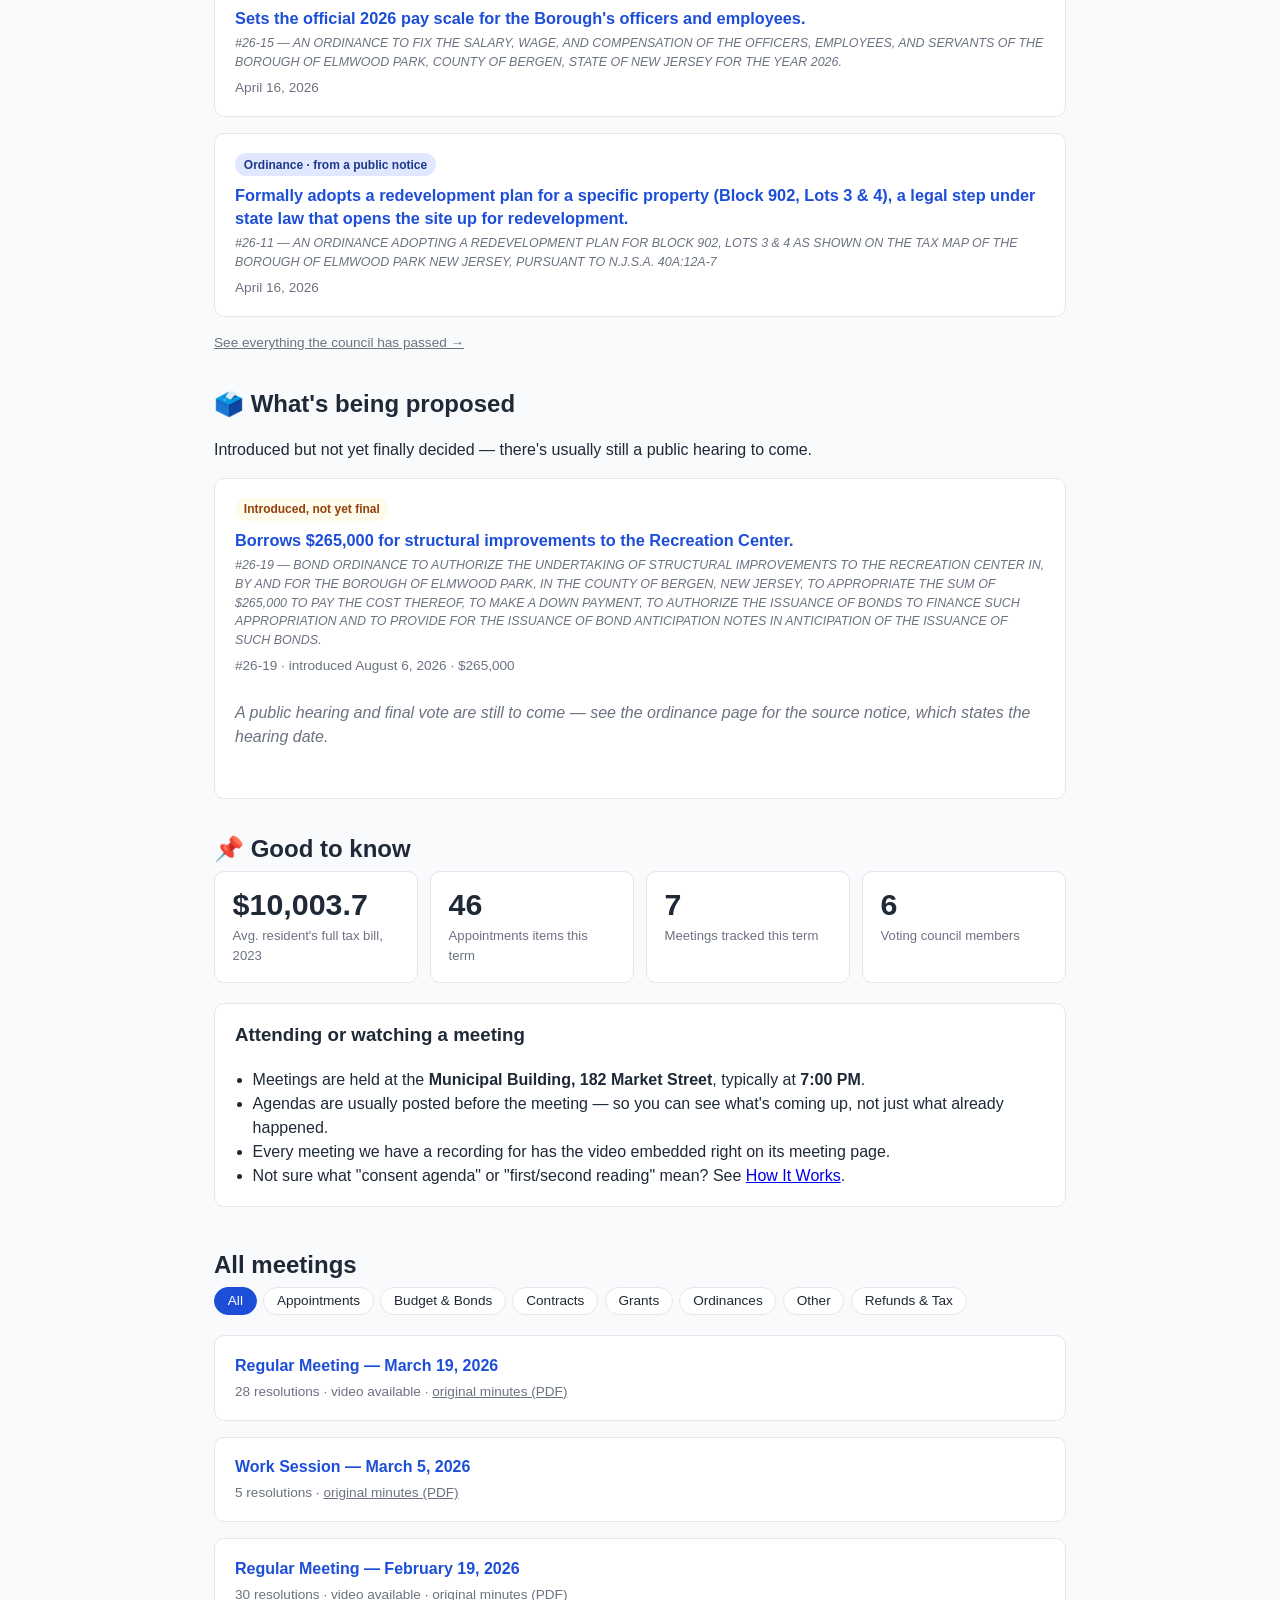
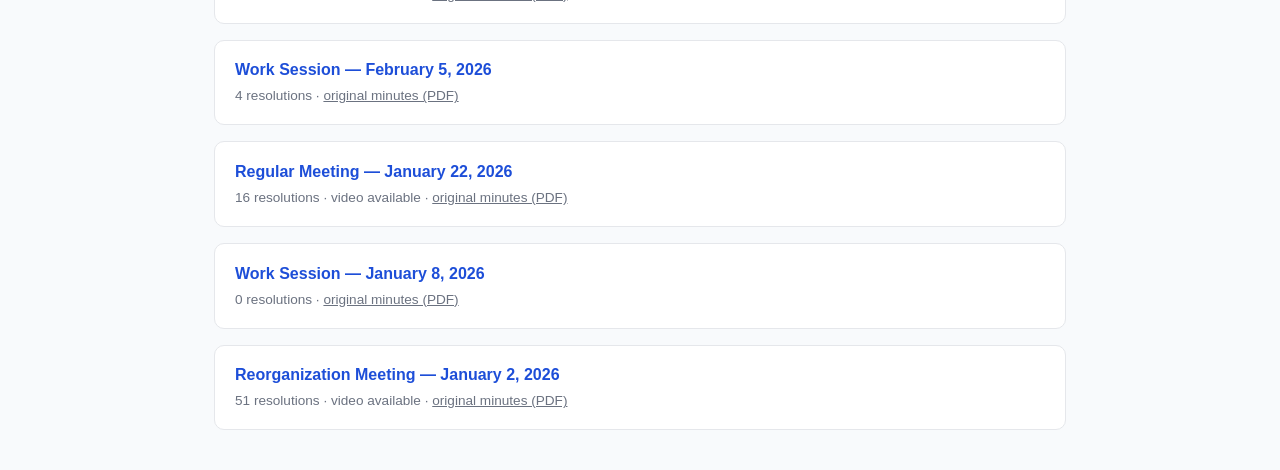
==== commit 71a535bc: "Reorder site nav into a real hierarchy Nav was just in the order features got built, with "Home" odd" ====
--- a/docs/index.html
+++ b/docs/index.html
@@ -11,13 +11,13 @@
   <a href="index.html"><h1>Elmwood Park Civic Tracker</h1></a>
   <p>What the town has decided, what's still up for a vote, and what's worth knowing — all pulled automatically from the Borough's own website.</p>
   <nav class="site-nav">
+    <a href="index.html">Home</a>
+    <a href="resolutions.html">Resolutions</a>
     <a href="dashboard.html">Dashboard</a>
     <a href="budget.html">Budget &amp; Taxes</a>
-    <a href="resolutions.html">Resolutions</a>
-    <a href="index.html">Home</a>
     <a href="members.html">Council Members</a>
+    <a href="boards.html">Zoning &amp; Planning</a>
     <a href="guide.html">How It Works</a>
-    <a href="boards.html">Zoning &amp; Planning</a>
   </nav>
 </header>
 <main>
